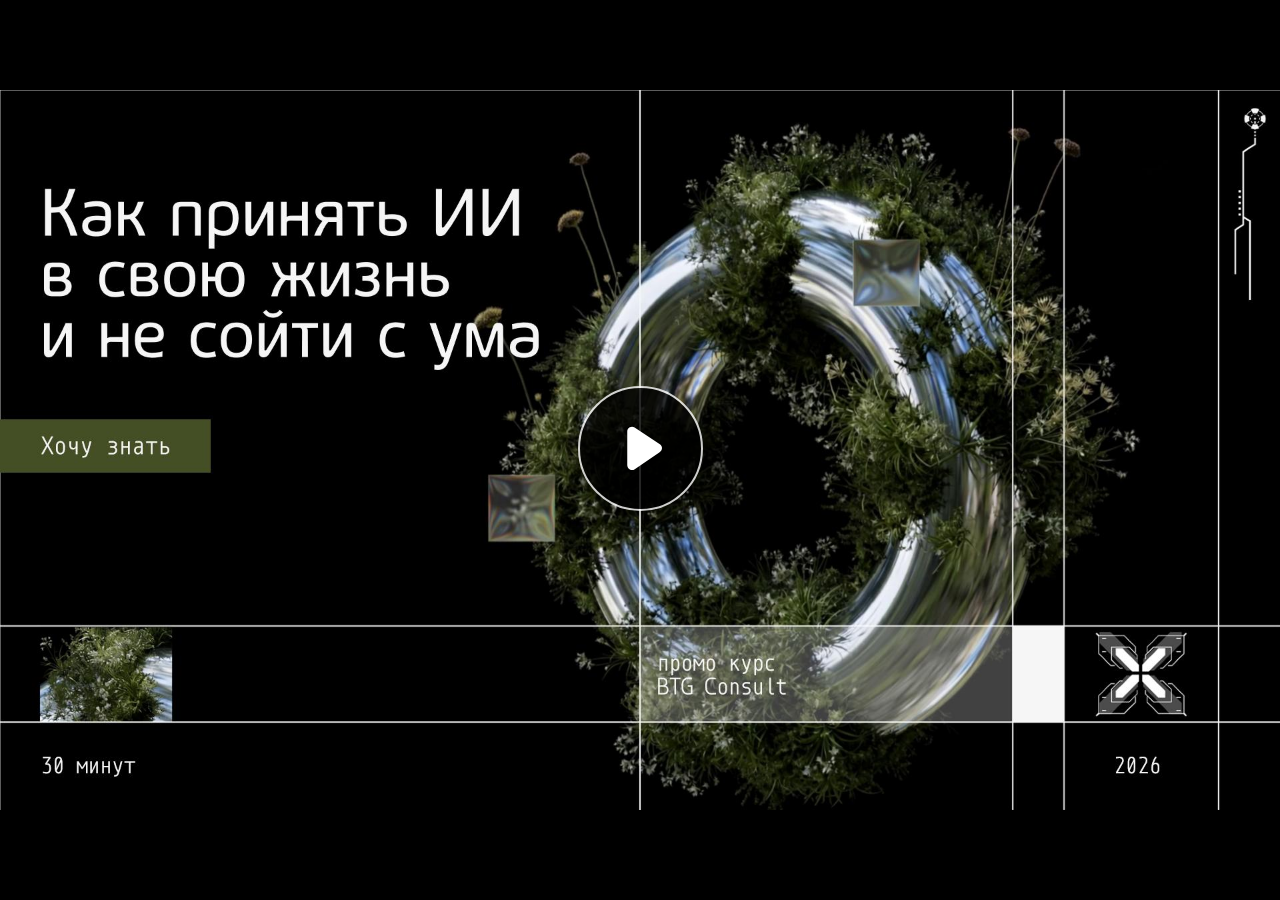
==== index.html @ 10aeb2ec "3" ====
﻿<!doctype html>
<html lang="ru-RU">
<head>
  <meta charset="utf-8">
  <!-- Created using Storyline 360 x64 - http://www.articulate.com  -->
  <!-- version: 3.124.37782.0 -->
  <title>Promo_AI</title>
  <meta http-equiv="x-ua-compatible" content="IE=edge"/>
  <meta name="viewport" content="width=device-width,initial-scale=1,user-scalable=no,shrink-to-fit=no,minimal-ui"/>
  <meta name="apple-mobile-web-app-capable" content="yes"/>
  <style>
    html, body { height: 100%; padding: 0; margin: 0 }
    #app { height: 100%; width: 100%; }
  </style>

  <script>
    window.DS = {};
    window.globals = {
      DATA_PATH_BASE: '',
      HAS_FRAME: true,
      HAS_SLIDE: true,

      lmsPresent: false,
      tinCanPresent: false,
      cmi5Present: false,
      aoSupport: false,
      scale: 'Scaled',
      captureRc: false,
      browserSize: 'fullscreen',
      bgColor: '#FFFFFF',
      features: 'DropInBase,JsInteractions,Localization,LocalizationImage,PlayerMemoryEnhancements,SlideLevelScale',
      themeName: 'unified',
      preloaderColor: '#8C8C8C',
      suppressAnalytics: false,
      productChannel: 'stable',
      publishSource: 'storyline',
      aid: 'aid|d3ade865-bb67-4229-ba3e-748d27e5ed7e',
      cid: '1cef6fdf-3397-43e7-91e5-8b26707ac5a9',
      playerVersion: '3.124.37782.0',
      publishTimestamp: '2026-08-28T15:42:23.3349278Z',
      maxIosVideoElements: 10,
      connectionSettings: { message: '%D0%92%D1%8B%20%D0%BD%D0%B5%20%D0%B2%20%D1%81%D0%B5%D1%82%D0%B8.%20%D0%9F%D1%8B%D1%82%D0%B0%D0%B5%D0%BC%D1%81%D1%8F%20%D0%B2%D0%BE%D1%81%D1%81%D1%82%D0%B0%D0%BD%D0%BE%D0%B2%D0%B8%D1%82%D1%8C%20%D1%81%D0%B2%D1%8F%D0%B7%D1%8C...', useDarkTheme: true, mode: 'normal' },
      hasFeature: function(feature) {
        return this.features.split(',').includes(feature);
      },
      
      parseParams: function(qs) {
        if (window.globals.parsedParams != null) {
          return window.globals.parsedParams;
        }
        qs = (qs || window.location.search.substr(1)).split('+').join(' ');
        var params = {},
            tokens,
            re = /[?&]?([^=]+)=([^&]*)/g;

        while (tokens = re.exec(qs)) {
          params[decodeURIComponent(tokens[1]).trim()] =
            decodeURIComponent(tokens[2]).trim();
        }
        window.globals.parsedParams = params;
        return params;
      }

    };

    if (window.flagsUnderTest != null) {
      window.globals.features = window.flagsUnderTest.reduce((accum, feature) => {
        if (!accum.includes(feature)) {
          accum.push(feature);
        }
        return accum;
      }, window.globals.features.split(',')).join();
    }
  </script>
  <script>
    var isIe11 = ('ActiveXObject' in window || window.MSBlobBuilder != null)
      && window.msCrypto != null && !window.ActiveXObject;
    if (isIe11) {
      window.globals.unsupportedBrowser = true;
      document.write(atob('[base64]'));
    }
  </script>

  <script>
    if (window.globals.hasFeature('Localization')) {
      
      
    }
  </script>

  
  
  <script>window.THREE = { };</script>
  
</head>
<body style="background: #FFFFFF" class="cs-HTML theme-unified">
  <!-- 360 -->
  <script>!function(){var e,i=/iPhone/i,o=/iPod/i,n=/iPad/i,t=/\biOS-universal(?:.+)Mac\b/i,r=/\bAndroid(?:.+)Mobile\b/i,a=/Android/i,d=/(?:SD4930UR|\bSilk(?:.+)Mobile\b)/i,p=/Silk/i,l=/Windows Phone/i,u=/\bWindows(?:.+)ARM\b/i,b=/BlackBerry/i,s=/BB10/i,c=/Opera Mini/i,f=/\b(CriOS|Chrome)(?:.+)Mobile/i,h=/Mobile(?:.+)Firefox\b/i,v=function(e){return void 0!==e&&"MacIntel"===e.platform&&"number"==typeof e.maxTouchPoints&&e.maxTouchPoints>1&&"undefined"==typeof MSStream};e=function(e){var m={userAgent:"",platform:"",maxTouchPoints:0};e||"undefined"==typeof navigator?"string"==typeof e?m.userAgent=e:e&&e.userAgent&&(m={userAgent:e.userAgent,platform:e.platform,maxTouchPoints:e.maxTouchPoints||0}):m={userAgent:navigator.userAgent,platform:navigator.platform,maxTouchPoints:navigator.maxTouchPoints||0};var g=m.userAgent,y=g.split("[FBAN");void 0!==y[1]&&(g=y[0]),void 0!==(y=g.split("Twitter"))[1]&&(g=y[0]);var A=function(e){return function(i){return i.test(e)}}(g),w={apple:{phone:A(i)&&!A(l),ipod:A(o),tablet:!A(i)&&(A(n)||v(m))&&!A(l),universal:A(t),device:(A(i)||A(o)||A(n)||A(t)||v(m))&&!A(l)},amazon:{phone:A(d),tablet:!A(d)&&A(p),device:A(d)||A(p)},android:{phone:!A(l)&&A(d)||!A(l)&&A(r),tablet:!A(l)&&!A(d)&&!A(r)&&(A(p)||A(a)),device:!A(l)&&(A(d)||A(p)||A(r)||A(a))||A(/\bokhttp\b/i)},windows:{phone:A(l),tablet:A(u),device:A(l)||A(u)},other:{blackberry:A(b),blackberry10:A(s),opera:A(c),firefox:A(h),chrome:A(f),device:A(b)||A(s)||A(c)||A(h)||A(f)},any:!1,phone:!1,tablet:!1};return w.any=w.apple.device||w.android.device||w.windows.device||w.other.device,w.phone=w.apple.phone||w.android.phone||w.windows.phone,w.tablet=w.apple.tablet||w.android.tablet||w.windows.tablet,w}(),"object"==typeof exports&&"undefined"!=typeof module?module.exports=e:"function"==typeof define&&define.amd?define((function(){return e})):this.isMobile=e}();
    window.isMobile.apple.tablet = window.isMobile.apple.tablet ||
      (navigator.platform === 'MacIntel' && navigator.maxTouchPoints > 1);
    window.isMobile.apple.device = window.isMobile.apple.device || window.isMobile.apple.tablet;
    window.isMobile.tablet = window.isMobile.tablet || window.isMobile.apple.tablet;
    window.isMobile.any = window.isMobile.any || window.isMobile.apple.tablet;
  </script>

  <div id="focus-sink" tabindex="-1"></div>

  <div id="preso"></div>
  <script>
    (function() {

      var classTypes = [ 'desktop', 'mobile', 'phone', 'tablet' ];

      var addDeviceClasses = function(prefix, testObj) {
        var curr, i;
        for (i = 0; i < classTypes.length; i++) {
          curr = classTypes[i];
          if (testObj[curr]) {
            document.body.classList.add(prefix + curr);
          }
        }
      };

      var params = window.globals.parseParams(),
          isDevicePreview = params.devicepreview === '1',
          isPhoneOverride = params.deviceType === 'phone' || (isDevicePreview && params.phone == '1'),
          isTabletOverride = (params.deviceType === 'tablet' || isDevicePreview) && !isPhoneOverride,
          isMobileOverride = isPhoneOverride || isTabletOverride;

      var deviceView = {
        desktop: !window.isMobile.any && !isMobileOverride,
        mobile: window.isMobile.any || isMobileOverride,
        phone: isPhoneOverride || (window.isMobile.phone && !isTabletOverride),
        tablet: isTabletOverride || window.isMobile.tablet
      };

      window.globals.deviceView = deviceView;
      window.isMobile.desktop = !window.isMobile.any;
      window.isMobile.mobile = window.isMobile.any;

      addDeviceClasses('view-', deviceView);

    })();
  </script>
  
  <script src='story_content/triggers.js' type=text/javascript></script>
<script src='story_content/user.js' type=text/javascript></script>
  <div class="slide-loader"></div>

  <script>
    var doc = document, loader = doc.body.querySelector('.slide-loader'); [ 1, 2, 3 ].forEach(function(n) { var d = doc.createElement('div'); d.style.backgroundColor = window.globals.preloaderColor; d.classList.add('mobile-loader-dot'); d.classList.add('dot' + n); loader.appendChild(d); });
  </script>

  <div class="mobile-load-title-overlay" style="display: none">
    <div class="mobile-load-title">Promo_AI</div>
  </div>

  <div class="mobile-chrome-warning"></div>

  
<style>
  .warn-connection-dialog {
    display: none;
    background: transparent;
    pointer-events: all;
    position: fixed;
    left: 0;
    top: 0;
    width: 100%;
    height: 100%;
    z-index: 999;
  }

  .warn-connection-content {
    pointer-events: all;
    border-radius: 4px;
    background: white;
    border: 1px solid #E7E7E7;
    color: #333333;
    box-shadow: 0 2px 4px rgba(0, 0, 0, 0.25);
    transition: all 150ms ease-out;
    position: absolute;
    white-space: nowrap;
  }

  .view-phone.is-landscape .warn-connection-content {
    left: 23px;
    bottom: 23px;
  }

  .view-tablet.is-landscape .warn-connection-content {
    left: 50%;
    top: 20px;
    transform: translateX(-50%);
  }

  .view-mobile.is-portrait .warn-connection-content {
    transform: translate(-50%, calc(-100% - 15px));
  }

  .warn-connection-content p {
    display: inline-block;
    margin: 0 8px 0 0;
    line-height: 33px;
    font-size: 11px;
  }

  .warn-connection-content svg {
    position: relative;
    vertical-align: middle;
    margin: 0 2px 2px 8px;
  }

  .view-desktop .warn-connection-content {
    left: 1.5em;
    bottom: 1.5em;
  }

  .view-desktop .warn-connection-content p {
    font-size: 1.1em;
  }

  .is-offline .warn-connection-dialog {
    display: block;
  }

  .is-offline .cs-panel * {
    pointer-events: none !important;
  }

  .is-offline .cs-panel {
    pointer-events: all !important;
  }

  .is-offline #nav-controls * {
    pointer-events: none !important;
  }

  .is-offline #nav-controls {
    pointer-events: all !important;
  }
</style>

<div class="warn-connection-dialog" role="alertdialog" aria-modal="true" tabindex="0" aria-labelledby="warn-connection-message">
  <div class="warn-connection-content">
    <svg width="17" height="15" viewBox="0 0 17 15" xmlns="http://www.w3.org/2000/svg">
      <path fill="#8F0000" stroke="white" d="M16.07,12.98 L15.88,12.23 L9.51,1.21 C8.97,0.26,7.6,0.26,7.06,1.21 L0.69,12.23 C0.15,13.16,0.81,14.36,1.91,14.36 H14.65 C15.47,14.36,16.05,13.7,16.07,12.98 Z"/>
      <path fill="white" stroke="white" d="M8.58,5.5 C8.35,5.28,8.5,5.35,8.21,5.32 C8.09,5.35,7.97,5.49,7.96,5.67 C7.97,5.79,7.98,5.92,7.98,6.04 L7.98,6.04 C7.99,6.17,8,6.31,8.01,6.43 L8.01,6.44 C8.03,6.92,8.06,7.41,8.09,7.9 L8.09,7.9 C8.12,8.39,8.14,8.88,8.17,9.37 C8.17,9.39,8.18,9.42,8.2,9.44 C8.23,9.46,8.25,9.47,8.28,9.47 C8.31,9.47,8.34,9.46,8.35,9.44 C8.37,9.43,8.38,9.4,8.39,9.35 L8.39,9.34 C8.39,9.24,8.4,9.15,8.4,9.05 L8.4,9.05 C8.41,8.96,8.41,8.86,8.42,8.75 C8.43,8.44,8.45,8.12,8.47,7.81 L8.47,7.81 C8.49,7.49,8.51,7.18,8.53,6.87 C8.55,6.46,8.56,6.05,8.59,5.64 L8.6,5.62 C8.6,5.57,8.59,5.53,8.58,5.5 L8.21,5.32 Z"/>
      <circle fill="white" stroke="white" cx="8.3" cy="11.35" r="0.3"/>
    </svg>
    <p id="warn-connection-message">You are offline. Trying to reconnect...</p>
  </div>
</div>

<script>
  (function() {
    window.DS.connection = {
      warningShown: false,
      assets: {},
      loadingAssetGroup: false,
      retryDelay: 500
    };

    var connectionSettings = window.globals.connectionSettings || {};

    var useConnectionMessages = window.AbortController != null &&
      window.location.protocol != 'file:' &&
      connectionSettings.mode === 'normal';

    window.DS.connection.useConnectionMessages = useConnectionMessages;

    var assetCount = 0;
    var checkLoadedId;


    if (useConnectionMessages && connectionSettings != null) {
      var contentEl = document.querySelector('.warn-connection-content');
      var messageEl = contentEl.querySelector('p');

      if (connectionSettings.useDarkTheme) {
        contentEl.style.borderColor = '#BABBBA';
        contentEl.style.backgroundColor = '#282828';
        contentEl.style.color = '#FFFFFF';
      }

      if (connectionSettings.message != null) {
        messageEl.textContent = window.decodeURIComponent(connectionSettings.message);
      }
    }

    function checkAssetsReady() {
      for (var i in DS.connection.assets) {
        if (!DS.connection.assets[i].success) {
          return false;
        }
      }
      return true;
    }

    function stopAssetGroup() {
      if (!useConnectionMessages) { return; }

      assetCount = 0;

      DS.connection.oldAssetGroup = DS.connection.assets;
      DS.connection.assets = {};
      DS.connection.loadingAssetGroup = false;
      clearInterval(checkLoadedId);
    }

    function startAssetGroup() {
      if (!useConnectionMessages) { return; }
      var ticks = 0;
      clearInterval(checkLoadedId);
      checkLoadedId = setInterval(function() {
        var loaded = 0;
        if (assetCount === 0 && loaded === 0) {
          clearInterval(checkLoadedId);
          return;
        }

        for (var i in DS.connection.assets) {
          if (DS.connection.assets[i].success) {
            loaded++;
          }
        }

        if (assetCount === loaded && checkAssetsReady()) {
          for (var i in DS.connection.assets) {
            if (DS.connection.assets[i].action) {
              DS.connection.assets[i].action();
            }
          }
          hideWarning();
          stopAssetGroup();
        }
      }, 100)
    }

    function requiredAsset(url, action, retry, type) {
      if (!useConnectionMessages) { return; }
      if (DS.connection.assets[url]) { return; }

      DS.connection.assets[url] = {
        success: false, action: action, retry: retry, type: type
      };
      assetCount = Object.keys(DS.connection.assets).length;
      if (!DS.connection.loadingAssetGroup) {
        startAssetGroup();
      }
      DS.connection.loadingAssetGroup = true;
    }

    function assetLoaded(url) {
      if (!useConnectionMessages) { return; }
      if (DS.connection.assets[url]) {
        DS.connection.assets[url].success = true;
      }
    }

    function assetFailed(url) {
      if (!useConnectionMessages) { return; }
      if (!DS.connection.assets[url]) {
        if (/\.js$/.test(url) && url.indexOf('transcripts') === -1) {
          setTimeout(function() {
            if (DS.connection.lastSlideLoaded != null) {
              DS.connection.lastSlideLoaded();
            }
          }, DS.connection.retryDelay);
        }
        return;
      }
      if (!DS.connection.warningShown) { showWarning(); }
      if (DS.connection.assets[url].retry) {
        setTimeout(function() {
          if (!DS.connection.assets[url].success) {
            DS.connection.assets[url].retry()
          }
        }, DS.connection.retryDelay);
      }
    }

    function hideWarning() {
      document.body.classList.remove('is-offline');
      DS.connection.warningShown = false;
      enableKeys();
    }
    DS.connection.hideWarning = hideWarning

    function showWarning(btn) {
      document.body.classList.add('is-offline')
      DS.connection.warningShown = true;
      updateWarningPosition();
      disableKeys();
    }

    function updateWarningPosition() {
      if (!DS.connection.warningShown) {
        return;
      }

      var isPortrait = document.body.classList.contains('is-portrait');
      var isMobile = document.body.classList.contains('view-mobile');
      var warningEl = document.querySelector('.warn-connection-content');

      if (isPortrait && isMobile) {
        var slide = document.querySelector('.primary-slide');
        var slideRect = slide != null
          ? slide.getBoundingClientRect()
          : { top: window.innerHeight, left: 0, width: window.innerWidth };

        warningEl.style.top = `${slideRect.top}px`
        warningEl.style.left = `${slideRect.left + slideRect.width / 2}px`
      } else {
        warningEl.style.top = null;
        warningEl.style.left = null;
      }

      window.requestAnimationFrame(updateWarningPosition);
    }

    function onDisableKeyDown(e) {
      e.preventDefault();
      e.stopImmediatePropagation();
    }

    function onDisableKeyUp(e) {
      e.preventDefault();
      e.stopImmediatePropagation();
    }

    var accStyle = document.createElement('style');
    var warnDialogEl = document.querySelector('.warn-connection-dialog');

    function disableKeys() {
      if (DS.views && DS.views.nsStack && DS.views.nsStack.length === 1) {
        DS.views.nsStack[0].tabReachable = false
        DS.views.nsStack[0].updateTabIndex(true);
      }

      accStyle.innerHTML = '.acc-shadow-dom { display: none; }';
      document.body.appendChild(accStyle);

      warnDialogEl.parentNode.append(warnDialogEl);
      warnDialogEl.focus();
    }

    function enableKeys() {
      accStyle.remove();
      if (DS.views && DS.views.nsStack && DS.views.nsStack.length === 1 && DS.views.nsStack[0].name === '_frame') {
        DS.views.nsStack[0].tabReachable = true;
        DS.views.nsStack[0].updateTabIndex();
      }
    }

    // these will all be noops if the feature flag isn't set in
    // the data and `window.globals.features`
    DS.connection.requiredAsset = requiredAsset;
    DS.connection.assetLoaded = assetLoaded;
    DS.connection.assetFailed = assetFailed;
    DS.connection.stopAssetGroup = stopAssetGroup;
    DS.connection.startAssetGroup = startAssetGroup;
  })();
</script>


  <script>
    
    if (window.autoSpider && window.vInterfaceObject) {
      document.querySelector('.mobile-load-title-overlay').style.display = 'none';
    }
  </script>

  

  <link rel="stylesheet" href="html5/data/css/output.min.css" data-noprefix/>
</body>
<script src="html5/lib/scripts/bootstrapper.min.js"></script>
</html>
---- html5/data/css/output.min.css ----
@font-face {
  font-family: 'ArialBold Charset1_Bold7562E0D2';
  src: url('[data-uri]');
  font-style: normal;
  font-weight: bold;
}
@font-face {
  font-family: 'LatoBold Charset1_ Bold3FFD9F1F';
  src: url('[data-uri]');
  font-style: normal;
  font-weight: bold;
}
@font-face {
  font-family: 'Arial Charset1_ 6gnGZwL91DBF2C5';
  src: url('[data-uri]');
  font-style: normal;
  font-weight: normal;
}
@font-face {
  font-family: 'Arian Charset1_ 6W0CWi84E6878CA';
  src: url('[data-uri]');
  font-style: normal;
  font-weight: normal;
}
@font-face {
  font-family: 'Monoid Charset1_ 5e6Ucw2FEC33A9';
  src: url('[data-uri]');
  font-style: normal;
  font-weight: normal;
}
@font-face {
  font-family: 'ArianBold Charset1_Bold89A34E32';
  src: url('[data-uri]');
  font-style: normal;
  font-weight: bold;
}
@font-face {
  font-family: 'MonoidBold Charset1BoldE7D4CB24';
  src: url('[data-uri]');
  font-style: normal;
  font-weight: bold;
}
@font-face {
  font-family: 'Arian Charset0_v8wz5YWBA2FE9A05';
  src: url('[data-uri]');
  font-style: normal;
  font-weight: normal;
}
@font-face {
  font-family: 'Monoid Charset0_v5lJP0489258B8A';
  src: url('[data-uri]');
  font-style: normal;
  font-weight: normal;
}
@font-face {
  font-family: 'Monoid Retina Charset0_A2C63200';
  src: url('[data-uri]');
  font-style: normal;
  font-weight: normal;
}
@font-face {
  font-family: 'ArianBold Charset0_Bold21E0CA65';
  src: url('[data-uri]');
  font-style: normal;
  font-weight: bold;
}
@font-face {
  font-family: 'MonoidBold Charset0Bold46687D67';
  src: url('[data-uri]');
  font-style: normal;
  font-weight: normal;
}
@font-face {
  font-family: 'Monoid RetinaBold CBold2926C6F9';
  src: url('[data-uri]');
  font-style: normal;
  font-weight: normal;
}
@font-face {
  font-family: 'Arial Charset0_v8wz5YMo9EE9FF07';
  src: url('[data-uri]');
  font-style: normal;
  font-weight: normal;
}
.cs-HTML {
  background: rgba(255, 255, 255, 1);
}
.cs-npnxnanbnsnfns00000000001 .cs-infopanel  {
  box-shadow: 0 1px 0 rgba(0, 0, 0, 0);
  background: rgba(255, 255, 255, 1);
}
.cs-npnxnanbnsnfns00000000001 .cs-infopanel .cs-link {
  color: rgba(88, 88, 88, 1);
}
.cs-npnxnanbnsnfns00000000001 .cs-infopanel .cs-link:hover {
  color: rgba(255, 255, 255, 1);
}
.cs-npnxnanbnsnfns00000000001 .cs-infopanel .cs-name {
  color: rgba(68, 68, 68, 1);
}
.cs-npnxnanbnsnfns00000000001 .cs-infopanel .cs-title {
  color: rgba(153, 153, 153, 1);
}
.cs-npnxnanbnsnfns00000000001 .cs-infopanelpopup  {
  box-shadow: 0 1px 0 rgba(0, 0, 0, 0);
  background: rgba(0, 0, 0, 0);
}
.cs-npnxnanbnsnfns00000000001 .cs-infopanelpopup .cs-link {
  color: rgba(255, 0, 0, 1);
}
.cs-npnxnanbnsnfns00000000001 .cs-infopanelpopup .cs-link:hover {
  color: rgba(255, 255, 255, 1);
}
.cs-npnxnanbnsnfns00000000001 .cs-infopanelpopup .cs-name {
  color: rgba(255, 255, 255, 1);
}
.cs-npnxnanbnsnfns00000000001 .cs-infopanelpopup .cs-bio {
  color: rgba(88, 88, 88, 1);
}
.cs-npnxnanbnsnfns00000000001 .cs-timer  {
  color: rgba(88, 88, 88, 1);
}
.cs-npnxnanbnsnfns00000000001 .cs-duration stop:first-child {
  stop-color: rgba(220, 220, 220, 1);
}
.cs-npnxnanbnsnfns00000000001 .cs-duration stop:last-child {
  stop-color: rgba(220, 220, 220, 1);
}
.cs-npnxnanbnsnfns00000000001 .cs-elapsed stop:first-child {
  stop-color: rgba(254, 227, 71, 1);
}
.cs-npnxnanbnsnfns00000000001 .cs-elapsed stop:last-child {
  stop-color: rgba(254, 227, 71, 1);
}
.cs-npnxnanbnsnfns00000000001 .cs-timer .cs-pie .cs-innerstroke {
  stroke: rgba(199, 199, 199, 1);
}
.cs-npnxnanbnsnfns00000000001 .cs-timer .cs-pie .cs-innerborder {
  stroke: rgba(255, 255, 255, 1);
}
.cs-npnxnanbnsnfns00000000001 .cs-window  {
  box-shadow: 0 8px 5px rgba(0, 0, 0, 0.2);
  border-color: rgba(49, 99, 0, 1);
  background: rgba(250, 250, 250, 1);
  color: rgba(70, 70, 70, 1);
}
.cs-npnxnanbnsnfns00000000001 .cs-window .cs-diva {
  border-color: rgba(0, 0, 0, 0);
}
.cs-npnxnanbnsnfns00000000001 .cs-window .cs-divb {
  border-color: rgba(0, 0, 0, 0);
}
.cs-npnxnanbnsnfns00000000001 .cs-editor .cs-editor-slide {
  color: rgba(255, 255, 255, 1);
}
.cs-npnxnanbnsnfns00000000001 .cs-editor .cs-editor-html {
  color: rgba(70, 70, 70, 1);
}
.cs-npnxnanbnsnfns00000000001 .cs-editor .cs-editor-button {
  text-shadow: 0 1px 0 rgba(0, 0, 0, 0);
  color: rgba(255, 255, 255, 1);
  border-color: rgba(33, 68, 0, 1);
  background: rgba(60, 124, 0, 1);
}
.cs-npnxnanbnsnfns00000000001 .cs-editor .cs-editor-button:hover {
  background: rgba(66, 142, 0, 1);
}
.cs-npnxnanbnsnfns00000000001 .cs-editor .cs-editor-button:active {
  background: rgba(46, 93, 0, 1);
}
.cs-npnxnanbnsnfns00000000001 .cs-listitem  {
  color: rgba(70, 70, 70, 1);
  border-color: none;
  border: 1px solid transparent;
}
.cs-npnxnanbnsnfns00000000001 .cs-listitem:hover {
  background: rgba(0, 0, 0, 0.05);
  border-color: rgba(142, 143, 142, 1) !important;
  border-width: 1px;
  border-radius: 2px;
  border-style: solid;
  box-sizing: border-box;
}
.cs-npnxnanbnsnfns00000000001 .cs-listitem.hover {
  background: rgba(0, 0, 0, 0.05);
  border-color: rgba(142, 143, 142, 1) !important;
  border-width: 1px;
  border-radius: 2px;
  border-style: solid;
  box-sizing: border-box;
}
.cs-npnxnanbnsnfns00000000001 .cs-glossary  {
  color: rgba(70, 70, 70, 1);
}
.cs-npnxnanbnsnfns00000000001 .cs-glossary .cs-scrolling-panel {
  background: rgba(0, 0, 0, 0);
}
.cs-npnxnanbnsnfns00000000001 .cs-glossary .cs-term.cs-selected .cs-choice-list-trigger {
  color: rgba(255, 255, 255, 1);
  background: rgba(255, 255, 255, 1);
}
.cs-npnxnanbnsnfns00000000001 .cs-glossary .cs-term.cs-selected .cs-choice-list-trigger:focus {
  color: rgba(255, 255, 255, 1);
  background: rgba(255, 255, 255, 1);
}
.cs-npnxnanbnsnfns00000000001 .cs-glossary .cs-term:hover .cs-choice-list-trigger {
  background: rgba(70, 70, 70, 1);
}
.cs-npnxnanbnsnfns00000000001 .cs-glossary .cs-term.hover .cs-choice-list-trigger {
  background: rgba(70, 70, 70, 1);
}
.cs-npnxnanbnsnfns00000000001 .cs-glossary .cs-term .cs-choice-list-trigger:focus {
  background: rgba(70, 70, 70, 1);
}
.cs-npnxnanbnsnfns00000000001 .cs-glossary .cs-diva {
  border-color: rgba(0, 0, 0, 0);
}
.cs-npnxnanbnsnfns00000000001 .cs-glossary .cs-divb {
  border-color: rgba(0, 0, 0, 0);
}
.cs-npnxnanbnsnfns00000000001 .cs-glossary .cs-divc {
  border-color: rgba(0, 0, 0, 0);
}
.cs-npnxnanbnsnfns00000000001 .cs-glossary .cs-heading {
  color: rgba(44, 47, 48, 1);
  font-weight: 700;
}
.note-content p span {
  color: rgba(70, 70, 70, 1);
  line-height: 1.4em;
  font-size: 103.769%;
}
.cs-npnxnanbnsnfns00000000001 .cs-resource .cs-separator {
  border-color: rgba(0, 0, 0, 0);
}
.cs-npnxnanbnsnfns00000000001 .cs-outline  {
  color: rgba(45, 45, 45, 1);
}
.cs-npnxnanbnsnfns00000000001 .cs-outline .cs-diva {
  border-color: rgba(0, 0, 0, 0);
}
.cs-npnxnanbnsnfns00000000001 .cs-outline .cs-divb {
  border-color: rgba(0, 0, 0, 0);
}
.cs-npnxnanbnsnfns00000000001 .cs-outline .cs-divc {
  border-color: rgba(0, 0, 0, 0);
}
.cs-npnxnanbnsnfns00000000001 .cs-outline .cs-search-filter:hover {
  color: rgba(0, 0, 0, 0);
}
.cs-npnxnanbnsnfns00000000001 .cs-outline .cs-search-filter.hover {
  color: rgba(0, 0, 0, 0);
}
.cs-npnxnanbnsnfns00000000001 .cs-transcript  {
  color: rgba(255, 255, 255, 1);
}
.cs-npnxnanbnsnfns00000000001 .cs-transcript .cs-div {
  border-color: rgba(0, 0, 0, 0);
}
.cs-npnxnanbnsnfns00000000001 .cs-tabs:not(.topmenu-item) {
  color: rgba(39, 43, 44, 1);
}
.cs-npnxnanbnsnfns00000000001 .cs-tabs .cs-inner-button:not(.topmenu-item) {
  text-shadow: 0 1px 0 rgba(0, 0, 0, 0);
}
.cs-npnxnanbnsnfns00000000001 .cs-tabs:hover:not(.topmenu-item) {
  color: rgba(39, 43, 44, 1);
}
.cs-npnxnanbnsnfns00000000001 .cs-tabs.cs-selected {
  background: rgba(0, 0, 0, 0);
  color: rgba(39, 43, 44, 1);
}
.cs-npnxnanbnsnfns00000000001 .cs-seekcontrol  {
  background: rgba(0, 0, 0, 0);
  border-color: rgba(0, 0, 0, 0);
}
.cs-npnxnanbnsnfns00000000001 .cs-seekcontrol .cs-button:hover .cs-icon {
  fill: rgba(255, 255, 255, 1);
}
.cs-npnxnanbnsnfns00000000001 .cs-seekcontrol .cs-button.hover .cs-icon {
  fill: rgba(255, 255, 255, 1);
}
.cs-npnxnanbnsnfns00000000001 .cs-seekcontrol .cs-button .cs-icon-shadow {
  fill: rgba(0, 0, 0, 0);
}
.cs-npnxnanbnsnfns00000000001 .cs-seekcontrol .cs-button .cs-icon {
  fill: rgba(140, 140, 140, 1);
}
.cs-npnxnanbnsnfns00000000001 .cs-seekcontrol .cs-seek .cs-fill {
  background: rgba(255, 255, 255, 0.6);
}
.cs-npnxnanbnsnfns00000000001 .cs-seekcontrol .cs-seek {
  background: rgba(142, 143, 142, 1);
  border-color: rgba(0, 0, 0, 0);
}
.cs-npnxnanbnsnfns00000000001 .cs-searchinput .cs-input {
  color: rgba(70, 70, 70, 1);
  border-color: rgba(0, 0, 0, 0);
  background: rgba(0, 0, 0, 0.05);
}
.cs-npnxnanbnsnfns00000000001 .cs-searchinput .cs-input:focus {
  color: rgba(44, 47, 48, 1);
  background: rgba(41, 41, 41, 1);
}
.cs-npnxnanbnsnfns00000000001 .cs-searchinput .cs-input:hover {
  box-shadow: inset 0 0 1px 0 rgba(69, 126, 19, 0);
}
.cs-npnxnanbnsnfns00000000001 .cs-searchinput .cs-input.hover {
  box-shadow: inset 0 0 1px 0 rgba(69, 126, 19, 0);
}
.cs-npnxnanbnsnfns00000000001 .cs-searchinput .cs-button .cs-icon {
  fill: rgba(88, 88, 88, 1);
}
.cs-npnxnanbnsnfns00000000001 .cs-searchinput .cs-button:hover {
  fill: rgba(63, 133, 0, 1);
}
.cs-npnxnanbnsnfns00000000001 .cs-searchinput .cs-button.hover {
  fill: rgba(63, 133, 0, 1);
}
.cs-npnxnanbnsnfns00000000001 .cs-menu  {
  box-shadow: 0 1px 0 rgba(0, 0, 0, 0);
  background: rgba(250, 250, 250, 1);
}
.cs-npnxnanbnsnfns00000000001 .cs-topmenu-item.active .cs-tab {
  background: rgba(250, 250, 250, 1);
}
.cs-npnxnanbnsnfns00000000001 .cs-logo  {
  box-shadow: 0 1px 0 rgba(37, 75, 0, 1);
  background: rgba(255, 255, 255, 0);
}
.cs-npnxnanbnsnfns00000000001 .cs-checkbox  {
  color: rgba(255, 255, 255, 1);
}
.cs-npnxnanbnsnfns00000000001 .cs-checkbox:hover {
  border-color: rgba(175, 221, 130, 1);
}
.cs-npnxnanbnsnfns00000000001 .cs-checkbox.hover {
  border-color: rgba(175, 221, 130, 1);
}
.cs-npnxnanbnsnfns00000000001 .cs-checkbox .cs-box {
  color: rgba(255, 255, 255, 1);
  border-color: rgba(42, 83, 0, 1);
}
.cs-npnxnanbnsnfns00000000001 .cs-checkbox .cs-box:checked::after {
  color: rgba(43, 196, 0, 1);
}
.cs-npnxnanbnsnfns00000000001 .cs-button  {
  text-shadow: 0 1px 0 rgba(0, 0, 0, 0);
  color: rgba(88, 88, 88, 1);
  border-color: rgba(0, 0, 0, 0);
  background: rgba(0, 0, 0, 0);
  box-shadow: 0 1px 0 rgba(0, 0, 0, 0);
}
.cs-npnxnanbnsnfns00000000001 .cs-button .cs-icon {
  fill: rgba(88, 88, 88, 1);
}
.cs-npnxnanbnsnfns00000000001 .cs-button .cs-icon-shadow {
  fill: rgba(0, 0, 0, 0);
}
.cs-npnxnanbnsnfns00000000001 .cs-button:hover {
  background: rgba(39, 43, 44, 1);
}
.cs-npnxnanbnsnfns00000000001 .cs-button.hover {
  background: rgba(39, 43, 44, 1);
}
.cs-npnxnanbnsnfns00000000001 .cs-button:active {
  background: rgba(0, 0, 0, 0);
}
.cs-npnxnanbnsnfns00000000001 .cs-button.cs-disabled:hover {
  background: rgba(0, 0, 0, 0);
}
.cs-npnxnanbnsnfns00000000001 .cs-button.cs-disabled.hover {
  background: rgba(0, 0, 0, 0);
}
.cs-npnxnanbnsnfns00000000001 .cs-button.cs-disabled:active {
  background: rgba(0, 0, 0, 0);
}
.cs-npnxnanbnsnfns00000000001 .cs-button.cs-volume:hover {
  background: rgba(0, 0, 0, 0);
}
.cs-npnxnanbnsnfns00000000001 .cs-button.cs-volume.hover {
  background: rgba(0, 0, 0, 0);
}
.cs-npnxnanbnsnfns00000000001 .cs-button.cs-volume:active {
  background: rgba(0, 0, 0, 0);
}
.cs-npnxnanbnsnfns00000000001.cs-base  {
  color: rgba(88, 88, 88, 1);
  border-color: rgba(255, 255, 255, 0);
  background: rgba(255, 255, 255, 1);
}
.cs-npnxnanbnsnfns00000000001.cs-base .cs-separator .cs-diva {
  background: rgba(250, 250, 250, 1);
}
.cs-npnxnanbnsnfns00000000001.cs-base .cs-separator .cs-divb {
  background: rgba(0, 0, 0, 0);
}
.cs-npnxnanbnsnfns00000000001.cs-base .cs-topmenu-item.active .cs-tab {
  border-color: rgba(250, 250, 250, 1);
}
.cs-npnxnanbnsnfns00000000001.cs-base .cs-topmenu-item.active .cs-panel {
  border-color: rgba(250, 250, 250, 1);
}
.cs-npnxnanbnsnfns00000000001.cs-base .cs-left {
  background: rgba(250, 250, 250, 1);
}
.cs-npnxnanbnsnfns00000000001.cs-base .cs-area-primary .cs-slide-container {
  background: rgba(255, 255, 255, 1);
}
.cs-npnxnanbnsnfns00000000001.cs-base.cs-custom-theme .cs-brandhighlight-bg {
  background: rgba(79, 129, 189, 1) !important;
}
.cs-npnxnanbnsnfns00000000001.cs-base.cs-custom-theme .cs-brandhighlight-secondary-bg {
  background: rgba(79, 129, 189, 1) !important;
}
.cs-npnxnanbnsnfns00000000001.cs-base.cs-custom-theme .cs-brandhighlight-border {
  border-color: rgba(79, 129, 189, 1) !important;
}
.cs-npnxnanbnsnfns00000000001.cs-base.cs-custom-theme .cs-brandhighlight-text {
  color: rgba(79, 129, 189, 1) !important;
}
.cs-npnxnanbnsnfns00000000001.cs-base.cs-custom-theme .cs-brandhighlight-fill {
  fill: rgba(79, 129, 189, 1) !important;
}
.cs-npnxnanbnsnfns00000000001.cs-base.cs-custom-theme .cs-listitem.cs-selected {
  background-color: rgba(0, 0, 0, 0.05) !important;
}
.cs-npnxnanbnsnfns00000000001 .cs-volume::-moz-range-thumb {
  border-color: rgba(43, 85, 0, 1);
  box-shadow: inset 0 0 1px 0 rgba(43, 85, 0, 1);
  background: rgba(255, 255, 255, 1);
}
.cs-npnxnanbnsnfns00000000001 .cs-volume::-ms-thumb {
  border-color: rgba(43, 85, 0, 1);
  box-shadow: inset 0 0 1px 0 rgba(43, 85, 0, 1);
  background: rgba(255, 255, 255, 1);
}
.cs-npnxnanbnsnfns00000000001 .cs-volume::-webkit-slider-thumb {
  border-color: rgba(43, 85, 0, 1);
  box-shadow: inset 0 0 1px 0 rgba(43, 85, 0, 1);
  background: rgba(255, 255, 255, 1);
}
.cs-npnxnanbnsnfns00000000001 .cs-volume::-moz-range-track {
  border-color: rgba(66, 140, 1, 1);
  background: rgba(142, 143, 142, 1);
}
.cs-npnxnanbnsnfns00000000001 .cs-volume::-ms-track {
  border-color: rgba(66, 140, 1, 1);
  background: rgba(142, 143, 142, 1);
}
.cs-npnxnanbnsnfns00000000001 .cs-volume::-webkit-slider-runnable-track {
  border-color: rgba(66, 140, 1, 1);
  background: rgba(142, 143, 142, 1);
}
body.show-focus .tab-focus-box {
  box-shadow: 0 0 0 1px rgba(255, 255, 0, 1), 0 0 0 3px rgba(0, 32, 96, 1), 0 0 5px 5px rgba(255, 255, 0, 1);
  border-color: transparent;
  outline: 2px transparent solid;
}
.skipnav {
  box-shadow: 0 0 0 1px rgba(255, 255, 0, 1), 0 0 0 3px rgba(0, 32, 96, 1), 0 0 5px 5px rgba(255, 255, 0, 1);
  border-color: transparent;
  outline: 2px transparent solid;
}
.cs-npnxnanbnsnfns00000000001 .cs-listitem:hover {
  color: none;
}
.cs-npnxnanbnsnfns00000000001 .cs-listitem.hover {
  color: none;
}
.cs-npnxnanbnsnfns00000000001 .cs-listitem.cs-viewed {
  color: #464646;
}
.cs-npnxnanbnsnfns00000000001 .cs-listitem {
  color: #464646;
}
.cs-npnxnanbnsnfns00000000001 .cs-listitem:hover .cs-icon-carrot * {
  fill: none;
}
.cs-npnxnanbnsnfns00000000001 .cs-listitem.hover .cs-icon-carrot * {
  fill: none;
}
.cs-npnxnanbnsnfns00000000001 .cs-listitem .cs-icon-carrot {
  color: none;
  top: calc(3px);
}
.cs-npnxnanbnsnfns00000000001 .cs-listitem .cs-icon-carrot .cs-shadow {
  color: #2C2F30;
}
.cs-npnxnanbnsnfns00000000001 .item-collapsible .is-scene {
  color: #2C2F30 !important;
  font-weight: 700;
}
.cs-npnxnanbnsnfns00000000001 .is-scene .cs-icon-carrot * {
  color: #2C2F30 !important;
  font-weight: 700;
}
.cs-npnxnanbnsnfns00000000001 .is-scene:not(.outline-links-collapse) > a {
  color: #2C2F30;
}
.cs-npnxnanbnsnfns00000000001 .is-scene:not(.outline-links-collapse) .cs-icon-carrot * {
  fill: none !important;
  color: #2C2F30 !important;
}
.cs-npnxnanbnsnfns00000000001 .tabs, .cs-npnxnanbnsnfns00000000001 .cs-logo {
  border-bottom: 1px solid rgba(142, 143, 142, 1);
}
.cs-npnxnanbnsnfns00000000001 .area-secondary-wrapper:after {
  background-image: url('[data-uri]');
  background-size: 100%;
}
.cs-npnxnanbnsnfns00000000001 .panel-footer {
  background: #FAFAFA;
}
.cs-npnxnanbnsnfns00000000001 #outline-search {
  background: rgba(0, 0, 0, 0.05);
  border-color: rgba(142, 143, 142, 1);
  border-width: 1px;
  border-style: solid;
}
.cs-npnxnanbnsnfns00000000001 .topmenu-panel #outline-search {
  background: #EAEAEA;
}
.cs-npnxnanbnsnfns00000000001 .search-icon circle, .cs-npnxnanbnsnfns00000000001 .search-icon path {
  stroke: #585858;
}
.cs-npnxnanbnsnfns00000000001 #outline-search input[type   =search] {
  color: #2C2F30;
}
.cs-npnxnanbnsnfns00000000001 #outline-search ::-webkit-input-placeholder {
  color: #464646 !important;
}
.cs-npnxnanbnsnfns00000000001 #outline-search :-ms-input-placeholder {
  color: #464646 !important;
}
.cs-npnxnanbnsnfns00000000001 #outline-search ::-moz-placeholder {
  color: #464646 !important;
  opacity: 1;
}
.cs-npnxnanbnsnfns00000000001 .cs-topmenu-item.active, body:not(.is-touchable-tablet) .cs-npnxnanbnsnfns00000000001 .cs-topmenu-item:hover {
  color: #272B2C;
}
.cs-npnxnanbnsnfns00000000001 .cs-topmenu-item.button-tapped {
  color: #272B2C;
}
.cs-npnxnanbnsnfns00000000001 .cs-topmenu-item.active .cs-tab, .cs-npnxnanbnsnfns00000000001 .cs-topmenu-item .cs-tab {
  background: transparent !important;
  border: none !important;
}
.cs-npnxnanbnsnfns00000000001 .top-tabs-drop-icon div {
  background: #585858;
}
.cs-npnxnanbnsnfns00000000001 .cs-panel.topmenu-panel .panel-content, .cs-npnxnanbnsnfns00000000001 .top-tabs-drop {
  background: #FAFAFA;
}
.cs-npnxnanbnsnfns00000000001 .cs-topmenu-item.active .cs-panel {
  background: #FAFAFA;
}
.cs-npnxnanbnsnfns00000000001 .cs-menu.topmenu-panel, .cs-npnxnanbnsnfns00000000001 .top-tabs-drop {
  border: 1px solid rgba(250, 250, 250, 1) !important;
  border-radius: 3px;
}
.cs-npnxnanbnsnfns00000000001 .resources .resources-list a:hover {
  background: rgba(0, 0, 0, 0.05);
}
body:not(.is-touchable-tablet) .cs-npnxnanbnsnfns00000000001 .resources .resources-list a:hover {
  background: rgba(0, 0, 0, 0.05);
}
.cs-npnxnanbnsnfns00000000001 .resources .resources-list a.hover {
  background: rgba(0, 0, 0, 0.05);
}
body:not(.is-touchable-tablet) .cs-npnxnanbnsnfns00000000001 .resources .resources-list a.hover {
  background: rgba(0, 0, 0, 0.05);
}
.cs-npnxnanbnsnfns00000000001 .resources .resources-list a.button-tapped {
  background: rgba(0, 0, 0, 0.05);
}
.cs-npnxnanbnsnfns00000000001 .cs-icon path, .cs-npnxnanbnsnfns00000000001 .cs-icon rect, .cs-npnxnanbnsnfns00000000001 .cs-icon polygon, .cs-npnxnanbnsnfns00000000001 .menu-icon-wrapper.menu-icon-wrapper-hover path {
  fill: #585858;
}
.cs-npnxnanbnsnfns00000000001 .cs-icon .icon-stroke-only {
  fill: none !important;
  stroke: #585858 !important;
}
body:not(.is-touchable-tablet) .cs-npnxnanbnsnfns00000000001 .cs-button:hover .cs-icon path, body:not(.is-touchable-tablet) .cs-npnxnanbnsnfns00000000001 .cs-button:hover .cs-icon rect, body:not(.is-touchable-tablet) .cs-npnxnanbnsnfns00000000001 .cs-button:hover .cs-icon polygon {
  fill: #272B2C;
}
body:not(.is-touchable-tablet) .cs-npnxnanbnsnfns00000000001 .cs-tabs:hover .search-icon circle, body:not(.is-touchable-tablet) .cs-npnxnanbnsnfns00000000001 .cs-tabs:hover .search-icon path {
  stroke: #272B2C;
}
.cs-npnxnanbnsnfns00000000001 .cs-button.button-tapped .cs-icon path, .cs-npnxnanbnsnfns00000000001 .cs-button.button-tapped .cs-icon rect, .cs-npnxnanbnsnfns00000000001 .cs-button.button-tapped .cs-icon polygon {
  fill: #272B2C;
}
body:not(.is-touchable-tablet) .cs-npnxnanbnsnfns00000000001 .cs-button:hover .cs-icon .icon-stroke-only {
  fill: none !important;
  stroke: #272B2C !important;
}
.cs-npnxnanbnsnfns00000000001 .cs-button:button-tapped .cs-icon .icon-stroke-only {
  fill: none !important;
  stroke: #272B2C !important;
}
.cs-npnxnanbnsnfns00000000001 .menu-icon-wrapper.menu-icon-wrapper-hover svg path {
  fill: #272B2C;
}
.floating-sidebar:not(.sidebar-closed) .cs-npnxnanbnsnfns00000000001 #hamburger .menu-icon-wrapper svg path {
  fill: #BABBBA;
}
.floating-sidebar:not(.sidebar-closed) .cs-npnxnanbnsnfns00000000001 #hamburger .menu-icon-wrapper.menu-icon-wrapper-hover svg path {
  fill: #F8F8F8;
}
.cs-npnxnanbnsnfns00000000001 .volume .btn:before {
  background-image: url('[data-uri]');
}
.cs-npnxnanbnsnfns00000000001 .volume-track {
  background: #8E8F8E;
}
.cs-npnxnanbnsnfns00000000001 .volume-icon circle {
  stroke: #585858;
}
.cs-npnxnanbnsnfns00000000001 .cs-settings > .settings-panel {
  background: #FAFAFA;
  border: 1px solid rgba(250, 250, 250, 1) !important;
  border-radius: 3px;
}
.cs-npnxnanbnsnfns00000000001 .cs-settings > .panel-down-arrow {
  fill: #FAFAFA;
}
.cs-npnxnanbnsnfns00000000001 .switch-toggle .border {
  stroke: #919191;
}
.cs-npnxnanbnsnfns00000000001 .switch-toggle .thumb-off .thumb {
  fill: #585858;
}
.cs-npnxnanbnsnfns00000000001 .switch-toggle .thumb-on .track {
  fill: rgba(79, 129, 189, 0.3);
}
.cs-npnxnanbnsnfns00000000001 .switch-toggle .thumb-off .track {
  fill: rgba(233, 233, 233, 1);
}
.cs-npnxnanbnsnfns00000000001 .switch-label {
  color: #464646;
}
.cs-npnxnanbnsnfns00000000001 .cs-panel .scrollarea-btn:after {
  background: rgba(88, 88, 88, 0.8);
}
.scrollarea-scrollbar:hover .scrollarea-btn:after, .scrollarea-scrollbar.highlight-scrollbar .scrollarea-btn:after {
  background: rgba(88, 88, 88, 0.8);
}
.floating-sidebar .sidebar-overlay {
  background: rgba(0, 0, 0, 0.85);
}
.cs-npnxnanbnsnfns00000000001 .overlay-message {
  background: rgba(0, 0, 0, 0.85);
}
.cs-npnxnanbnsnfns00000000001 .top-ui-bg, .cs-npnxnanbnsnfns00000000001 .bottom-ui-bg, .cs-npnxnanbnsnfns00000000001 .right-ui-bg, .cs-npnxnanbnsnfns00000000001 .left-ui-bg {
  background: rgba(255, 255, 255, 0.8);
}
.cs-npnxnanbnsnfns00000000001 .circle-progress-bg {
  fill: #FFFFFF;
}
.cs-npnxnanbnsnfns00000000001 .circle-progress-well {
  fill: #8E8F8E;
}
.cs-npnxnanbnsnfns00000000001 .circle-progress-pie {
  stroke: #8E8F8E;
}
.cs-npnxnanbnsnfns00000000001 .lightbox .option-pane {
  background: rgba(255, 255, 255, 0.8);
}
.cs-npnxnanbnsnfns00000000001 .lightbox .option-pane:before {
  background: #FFFFFF;
}
.cs-npnxnanbnsnfns00000000001 .message-window {
  background: #FAFAFA;
  border: 1px solid rgba(70, 70, 70, 1) !important;
  border-radius: 3px;
}
.cs-npnxnanbnsnfns00000000001 .message-window-header p, .cs-npnxnanbnsnfns00000000001 .message-window-text {
  color: #464646;
}
.cs-npnxnanbnsnfns00000000001 .message-window-header p {
  border-bottom: 1px solid rgba(70, 70, 70, 1);
}
.cs-npnxnanbnsnfns00000000001 .message-window button.slide-object-button {
  border: 1px solid rgba(70, 70, 70, 1) !important;
}
.cs-npnxnanbnsnfns00000000001 .message-window button.slide-object-button:hover {
  background: rgba(0, 0, 0, 0.05) !important;
}
.message-window .slide-object-button tspan, .message-window .slide-object-button-text tspan {
  fill: #464646 !important;
}
body:not(.is-touchable-tablet) .cs-npnxnanbnsnfns00000000001 .cs-button:hover .text {
  color: #272B2C;
}
.cs-npnxnanbnsnfns00000000001 .cs-button.button-tapped .text {
  color: #272B2C;
}
.cs-npnxnanbnsnfns00000000001.cs-base {
  background: #FFFFFF;
}
.cs-npnxnanbnsnfns00000000001 .cs-menu {
  background: transparent;
}
.cs-npnxnanbnsnfns00000000001 .progress-bar .progress-bar-fill:after {
  background: #4F81BD !important;
}
.cs-npnxnanbnsnfns00000000001 .volume-dot {
  background: #4F81BD !important;
}
.fn-npnxnanbsnfns00000000001 {
  font-family: 'Lato22AB4CAF';
  -webkit-font-variant-ligatures: no-common-ligatures;
  font-variant-ligatures: no-common-ligatures;
}
.fn-pxabnsnfns00000000001 {
  font-family: 'Lato22AB4CAF';
  -webkit-font-variant-ligatures: no-common-ligatures;
  font-variant-ligatures: no-common-ligatures;
}
.fn-npxnabnsnfns00000000001 {
  font-family: 'Lato22AB4CAF';
  -webkit-font-variant-ligatures: no-common-ligatures;
  font-variant-ligatures: no-common-ligatures;
}
.fn-npnxnanbnsnfns00000000001 {
  font-family: 'Lato22AB4CAF';
  -webkit-font-variant-ligatures: no-common-ligatures;
  font-variant-ligatures: no-common-ligatures;
}
.fn-pxabnsnfns00000000000 {
  font-family: 'Lato22AB4CAF';
  -webkit-font-variant-ligatures: no-common-ligatures;
  font-variant-ligatures: no-common-ligatures;
}
@font-face {
  font-family: 'Lato22AB4CAF';
  src: url('[data-uri]');
  font-style: normal;
  font-weight: bold;
}
@font-face {
  font-family: 'Lato22AB4CAF';
  src: url('[data-uri]');
  font-style: normal;
  font-weight: normal;
}
.cs-ResumePromptSlide .cs-5pRhORw6hAt-ResumePromptSlide-btn0 {
  color: rgba(255, 255, 255, 1);
  border-color: rgba(33, 68, 0, 1);
  background: rgba(60, 124, 0, 1);
  text-shadow: 0 1px 0 rgba(0, 0, 0, 0);
}
.cs-ResumePromptSlide .cs-5pRhORw6hAt-ResumePromptSlide-btn0 .cs-html {
  color: rgba(70, 70, 70, 1);
}
.cs-ResumePromptSlide .cs-5pRhORw6hAt-ResumePromptSlide-btn0 .cs-slide {
  border-color: rgba(255, 255, 255, 1);
}
.cs-ResumePromptSlide .cs-5pRhORw6hAt-ResumePromptSlide-btn0:hover {
  background: rgba(66, 142, 0, 1);
}
.cs-ResumePromptSlide .cs-5pRhORw6hAt-ResumePromptSlide-btn0:active {
  background: rgba(46, 93, 0, 1);
}
.cs-ResumePromptSlide .cs-5pRhORw6hAt-ResumePromptSlide-btn1 {
  color: rgba(255, 255, 255, 1);
  border-color: rgba(33, 68, 0, 1);
  background: rgba(60, 124, 0, 1);
  text-shadow: 0 1px 0 rgba(0, 0, 0, 0);
}
.cs-ResumePromptSlide .cs-5pRhORw6hAt-ResumePromptSlide-btn1 .cs-html {
  color: rgba(70, 70, 70, 1);
}
.cs-ResumePromptSlide .cs-5pRhORw6hAt-ResumePromptSlide-btn1 .cs-slide {
  border-color: rgba(255, 255, 255, 1);
}
.cs-ResumePromptSlide .cs-5pRhORw6hAt-ResumePromptSlide-btn1:hover {
  background: rgba(66, 142, 0, 1);
}
.cs-ResumePromptSlide .cs-5pRhORw6hAt-ResumePromptSlide-btn1:active {
  background: rgba(46, 93, 0, 1);
}
.cs-ExternalInterfaceErrorSlide .cs-buttonOK {
  color: rgba(255, 255, 255, 1);
  border-color: rgba(33, 68, 0, 1);
  background: rgba(60, 124, 0, 1);
  text-shadow: 0 1px 0 rgba(0, 0, 0, 0);
}
.cs-ExternalInterfaceErrorSlide .cs-buttonOK .cs-html {
  color: rgba(70, 70, 70, 1);
}
.cs-ExternalInterfaceErrorSlide .cs-buttonOK .cs-slide {
  border-color: rgba(255, 255, 255, 1);
}
.cs-ExternalInterfaceErrorSlide .cs-buttonOK:hover {
  background: rgba(66, 142, 0, 1);
}
.cs-ExternalInterfaceErrorSlide .cs-buttonOK:active {
  background: rgba(46, 93, 0, 1);
}
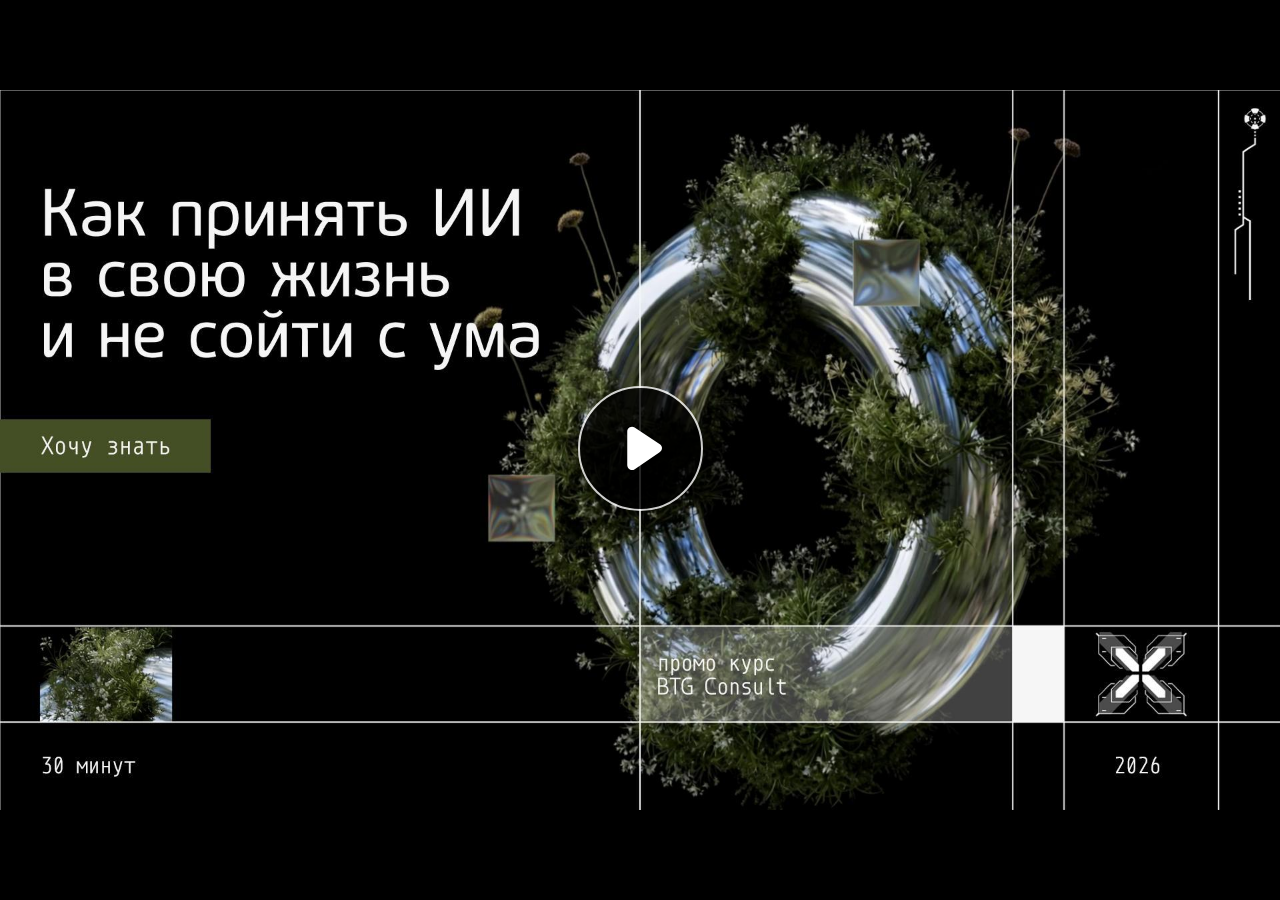
==== commit d490e8b2: "6st" ====
--- a/index.html
+++ b/index.html
@@ -37,7 +37,7 @@
       aid: 'aid|d3ade865-bb67-4229-ba3e-748d27e5ed7e',
       cid: '1cef6fdf-3397-43e7-91e5-8b26707ac5a9',
       playerVersion: '3.124.37782.0',
-      publishTimestamp: '2026-08-28T15:42:23.3349278Z',
+      publishTimestamp: '2026-08-31T09:14:31.9627695Z',
       maxIosVideoElements: 10,
       connectionSettings: { message: '%D0%92%D1%8B%20%D0%BD%D0%B5%20%D0%B2%20%D1%81%D0%B5%D1%82%D0%B8.%20%D0%9F%D1%8B%D1%82%D0%B0%D0%B5%D0%BC%D1%81%D1%8F%20%D0%B2%D0%BE%D1%81%D1%81%D1%82%D0%B0%D0%BD%D0%BE%D0%B2%D0%B8%D1%82%D1%8C%20%D1%81%D0%B2%D1%8F%D0%B7%D1%8C...', useDarkTheme: true, mode: 'normal' },
       hasFeature: function(feature) {
--- a/html5/data/css/output.min.css
+++ b/html5/data/css/output.min.css
@@ -1,41 +1,41 @@
 @font-face {
-  font-family: 'ArialBold Charset1_Bold7562E0D2';
+  font-family: 'ArialBold Charset1_BoldDF8BDFC6';
   src: url('[data-uri]');
   font-style: normal;
   font-weight: bold;
 }
 @font-face {
-  font-family: 'LatoBold Charset1_ Bold3FFD9F1F';
+  font-family: 'LatoBold Charset1_ BoldD9A7002D';
   src: url('[data-uri]');
   font-style: normal;
   font-weight: bold;
 }
 @font-face {
-  font-family: 'Arial Charset1_ 6gnGZwL91DBF2C5';
+  font-family: 'Arial Charset1_ 5XTi0HA8782FB7D';
   src: url('[data-uri]');
   font-style: normal;
   font-weight: normal;
 }
 @font-face {
-  font-family: 'Arian Charset1_ 6W0CWi84E6878CA';
+  font-family: 'Arian Charset1_ 5aFNzn12E6BB7A0';
   src: url('[data-uri]');
   font-style: normal;
   font-weight: normal;
 }
 @font-face {
-  font-family: 'Monoid Charset1_ 5e6Ucw2FEC33A9';
+  font-family: 'Monoid Charset1_ 63sVWSC29DEA63';
   src: url('[data-uri]');
   font-style: normal;
   font-weight: normal;
 }
 @font-face {
-  font-family: 'ArianBold Charset1_Bold89A34E32';
+  font-family: 'ArianBold Charset1_Bold9519FFDD';
   src: url('[data-uri]');
   font-style: normal;
   font-weight: bold;
 }
 @font-face {
-  font-family: 'MonoidBold Charset1BoldE7D4CB24';
+  font-family: 'MonoidBold Charset1Bold3F422DEE';
   src: url('[data-uri]');
   font-style: normal;
   font-weight: bold;
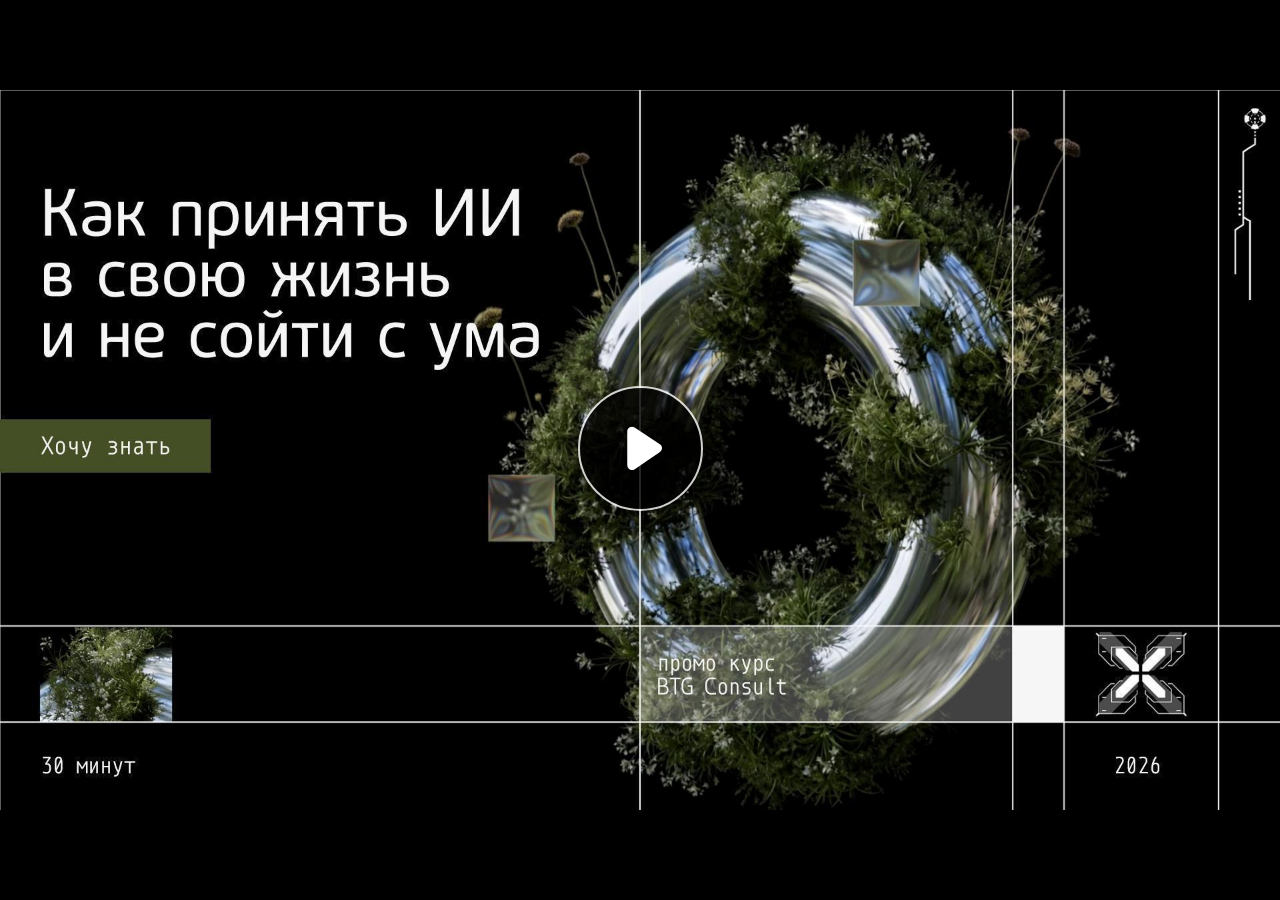
==== commit 9556d39c: "14/09" ====
--- a/index.html
+++ b/index.html
@@ -37,7 +37,7 @@
       aid: 'aid|d3ade865-bb67-4229-ba3e-748d27e5ed7e',
       cid: '1cef6fdf-3397-43e7-91e5-8b26707ac5a9',
       playerVersion: '3.124.37782.0',
-      publishTimestamp: '2026-08-31T09:14:31.9627695Z',
+      publishTimestamp: '2026-09-14T15:13:40.8248988Z',
       maxIosVideoElements: 10,
       connectionSettings: { message: '%D0%92%D1%8B%20%D0%BD%D0%B5%20%D0%B2%20%D1%81%D0%B5%D1%82%D0%B8.%20%D0%9F%D1%8B%D1%82%D0%B0%D0%B5%D0%BC%D1%81%D1%8F%20%D0%B2%D0%BE%D1%81%D1%81%D1%82%D0%B0%D0%BD%D0%BE%D0%B2%D0%B8%D1%82%D1%8C%20%D1%81%D0%B2%D1%8F%D0%B7%D1%8C...', useDarkTheme: true, mode: 'normal' },
       hasFeature: function(feature) {
--- a/html5/data/css/output.min.css
+++ b/html5/data/css/output.min.css
@@ -1,48 +1,48 @@
 @font-face {
-  font-family: 'ArialBold Charset1_BoldDF8BDFC6';
+  font-family: 'ArialBold Charset1_Bold4D3F5F75';
   src: url('[data-uri]');
   font-style: normal;
   font-weight: bold;
 }
 @font-face {
-  font-family: 'LatoBold Charset1_ BoldD9A7002D';
+  font-family: 'LatoBold Charset1_ BoldEC125EEC';
   src: url('[data-uri]');
   font-style: normal;
   font-weight: bold;
 }
 @font-face {
-  font-family: 'Arial Charset1_ 5XTi0HA8782FB7D';
+  font-family: 'Arial Charset1_ 6MNAcuPB3311FE8';
   src: url('[data-uri]');
   font-style: normal;
   font-weight: normal;
 }
 @font-face {
-  font-family: 'Arian Charset1_ 5aFNzn12E6BB7A0';
-  src: url('[data-uri]');
-  font-style: normal;
-  font-weight: normal;
-}
-@font-face {
-  font-family: 'Monoid Charset1_ 63sVWSC29DEA63';
-  src: url('[data-uri]');
-  font-style: normal;
-  font-weight: normal;
-}
-@font-face {
-  font-family: 'ArianBold Charset1_Bold9519FFDD';
+  font-family: 'Arian Charset1_ 6DhKPLa42AC9B19';
+  src: url('[data-uri]');
+  font-style: normal;
+  font-weight: normal;
+}
+@font-face {
+  font-family: 'Monoid Charset1_ 5s3aMz722A8559';
+  src: url('[data-uri]');
+  font-style: normal;
+  font-weight: normal;
+}
+@font-face {
+  font-family: 'ArianBold Charset1_Bold0ADF9430';
   src: url('[data-uri]');
   font-style: normal;
   font-weight: bold;
 }
 @font-face {
-  font-family: 'MonoidBold Charset1Bold3F422DEE';
-  src: url('[data-uri]');
+  font-family: 'MonoidBold Charset1Bold1958F80E';
+  src: url('[data-uri]');
   font-style: normal;
   font-weight: bold;
 }
 @font-face {
   font-family: 'Arian Charset0_v8wz5YWBA2FE9A05';
-  src: url('[data-uri]');
+  src: url('[data-uri]');
   font-style: normal;
   font-weight: normal;
 }
@@ -66,7 +66,7 @@
 }
 @font-face {
   font-family: 'MonoidBold Charset0Bold46687D67';
-  src: url('[data-uri]');
+  src: url('[data-uri]');
   font-style: normal;
   font-weight: normal;
 }
